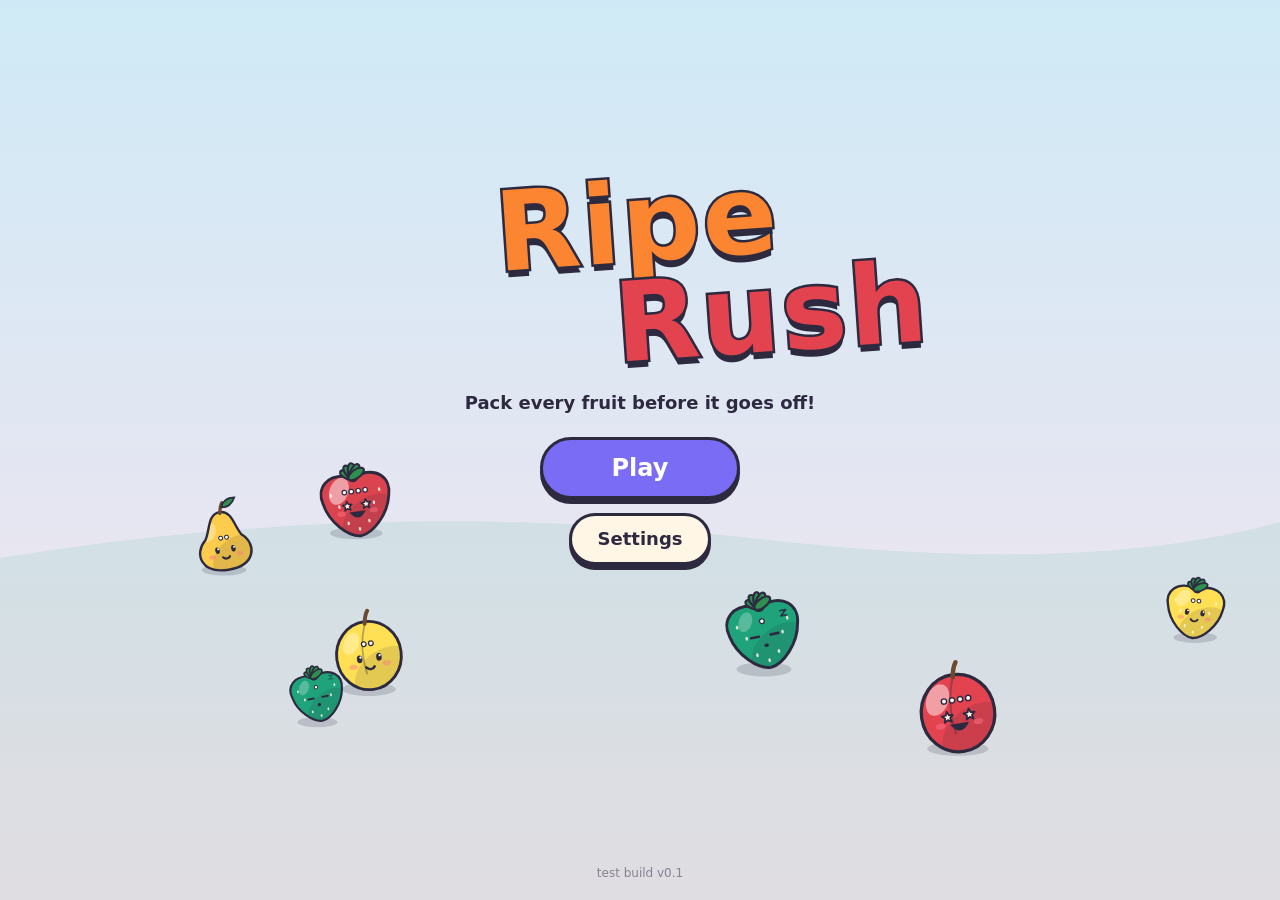
==== index.html @ 31da1415 "Ripe Rush playtest build v0.1" ====
<!doctype html>
<html lang="en-GB">
<head>
<meta charset="utf-8">
<meta name="viewport" content="width=device-width, initial-scale=1, maximum-scale=1, user-scalable=no, viewport-fit=cover">
<meta name="theme-color" content="#CFEAF6">
<meta name="mobile-web-app-capable" content="yes">
<meta name="apple-mobile-web-app-capable" content="yes">
<title>Ripe Rush</title>
<link rel="manifest" href="manifest.webmanifest">
<link rel="icon" href="icons/icon-192.png">
<link rel="apple-touch-icon" href="icons/icon-192.png">
<link rel="stylesheet" href="style.css">
</head>
<body>
<canvas id="cv"></canvas>

<div id="hud" class="hidden">
  <button id="btnPause" class="pill small" aria-label="Pause">II</button>
</div>

<section id="title" class="screen">
  <div class="logo"><span class="l1">Ripe</span><span class="l2">Rush</span></div>
  <p class="tag">Pack every fruit before it goes off!</p>
  <button id="btnPlay" class="pill big">Play</button>
  <button id="btnSettingsT" class="pill ghost">Settings</button>
  <div id="version" class="version">test build v0.1</div>
</section>

<section id="levels" class="screen hidden">
  <div class="topbar"><button id="btnLvBack" class="pill small">Back</button><h2>Pick a level</h2><span id="starTotal" class="startotal"></span></div>
  <div id="lvGrid" class="lvgrid"></div>
</section>

<section id="pause" class="screen overlay hidden">
  <div class="card">
    <h2>Paused</h2>
    <div class="toggles" data-toggles></div>
    <button id="btnResume" class="pill big">Resume</button>
    <div class="row"><button id="btnRestart" class="pill">Restart</button><button id="btnQuit" class="pill">Levels</button></div>
  </div>
</section>

<section id="settings" class="screen overlay hidden">
  <div class="card">
    <h2>Settings</h2>
    <div class="toggles" data-toggles></div>
    <button id="btnSettingsDone" class="pill big">Done</button>
  </div>
</section>

<section id="result" class="screen overlay hidden">
  <div class="card">
    <h2 id="resTitle">Level complete!</h2>
    <div id="resStars" class="resstars"></div>
    <p id="resText"></p>
    <button id="btnNext" class="pill big">Next</button>
    <div class="row"><button id="btnRetry" class="pill">Replay</button><button id="btnResLevels" class="pill">Levels</button></div>
  </div>
</section>

<section id="debug" class="screen hidden">
  <div class="topbar"><button id="btnDbgBack" class="pill small">Back</button><h2>Playtest stats</h2></div>
  <pre id="dbgText"></pre>
  <div class="row wrap"><button id="btnDbgCopy" class="pill">Copy</button><button id="btnDbgUnlock" class="pill">Unlock all</button><button id="btnDbgReset" class="pill">Reset all</button></div>
</section>

<script src="logic.js"></script>
<script src="levels.js"></script>
<script src="art.js"></script>
<script src="audio.js"></script>
<script src="main.js"></script>
</body>
</html>
---- style.css ----
:root { --ink:#2D2A40; --cream:#FFF6E5; --violet:#7B6CF6; --gold:#FFC83D; }
* { box-sizing:border-box; -webkit-tap-highlight-color:transparent; user-select:none; -webkit-user-select:none; }
html,body { margin:0; height:100%; overflow:hidden; background:linear-gradient(#CFEAF6,#F6E3EE); font-family: "Nunito", "Trebuchet MS", system-ui, -apple-system, Roboto, sans-serif; color:var(--ink); touch-action:none; overscroll-behavior:none; }
canvas { position:fixed; inset:0; width:100vw; height:100vh; display:block; }
.hidden { display:none !important; }
.screen { position:fixed; inset:0; display:flex; flex-direction:column; align-items:center; justify-content:center; gap:14px; padding:max(16px, env(safe-area-inset-top)) 16px max(16px, env(safe-area-inset-bottom)); }
.overlay { background:rgba(45,42,64,0.35); }
.card { background:var(--cream); border:3px solid var(--ink); border-radius:24px; padding:22px 20px; width:min(92vw,360px); display:flex; flex-direction:column; align-items:center; gap:12px; box-shadow:0 6px 0 rgba(45,42,64,0.25); animation:pop .28s cubic-bezier(.34,1.56,.64,1); }
@keyframes pop { from { transform:scale(.8); opacity:0 } to { transform:scale(1); opacity:1 } }
h2 { margin:0; font-size:26px; font-weight:900; }
.pill { font:inherit; font-weight:900; font-size:18px; color:#fff; background:var(--violet); border:3px solid var(--ink); border-radius:999px; padding:12px 26px; min-height:52px; box-shadow:0 5px 0 var(--ink); cursor:pointer; transition:transform .12s; }
.pill:active { transform:translateY(4px); box-shadow:0 1px 0 var(--ink); }
.pill.big { font-size:24px; padding:14px 48px; min-width:200px; }
.pill.small { padding:6px 14px; min-height:44px; min-width:48px; font-size:18px; }
.pill.ghost { background:var(--cream); color:var(--ink); }
.row { display:flex; gap:12px; justify-content:center; }
.row.wrap { flex-wrap:wrap; }
.logo { display:flex; flex-direction:column; align-items:center; line-height:.9; transform:rotate(-4deg); margin-top:-18vh; }
.logo span { font-weight:900; font-size:min(22vw,110px); color:#fff; -webkit-text-stroke:5px var(--ink); paint-order:stroke fill; text-shadow:0 7px 0 var(--ink); letter-spacing:2px; }
.logo .l1 { color:#FB8530; } .logo .l2 { color:#E3434F; margin-left:20vw; }
.tag { font-weight:800; font-size:18px; margin:6px 0 10px; text-align:center; }
.version { position:absolute; bottom:max(10px, env(safe-area-inset-bottom)); font-size:12px; opacity:.5; padding:10px; }
#hud { position:fixed; top:max(8px, env(safe-area-inset-top)); left:10px; }
.topbar { position:absolute; top:max(10px, env(safe-area-inset-top)); left:10px; right:10px; display:flex; align-items:center; gap:12px; }
.topbar h2 { flex:1; }
.startotal { font-weight:900; font-size:18px; }
.lvgrid { display:grid; grid-template-columns:repeat(4, 1fr); gap:12px; width:min(94vw,420px); margin-top:40px; max-height:80vh; overflow-y:auto; padding:6px; }
.lv { aspect-ratio:1; border:3px solid var(--ink); border-radius:18px; background:var(--cream); font:inherit; font-weight:900; font-size:24px; color:var(--ink); display:flex; flex-direction:column; align-items:center; justify-content:center; gap:2px; box-shadow:0 4px 0 var(--ink); }
.lv:active { transform:translateY(3px); box-shadow:0 1px 0 var(--ink); }
.lv .st { font-size:17px; letter-spacing:0; color:#d9d3df; line-height:1; }
.lv .st b { color:#F5B400; }
.lv.locked { background:#e9e3ea; color:#a49cae; box-shadow:0 4px 0 #a49cae; border-color:#a49cae; }
.lv.next { background:#FFE054; animation:breathe 1.6s ease-in-out infinite; }
@keyframes breathe { 50% { transform:scale(1.05) } }
.toggles { display:grid; grid-template-columns:1fr auto; gap:8px 14px; width:100%; align-items:center; font-weight:800; }
.tg { width:62px; height:34px; border-radius:999px; border:3px solid var(--ink); background:#d9d3df; position:relative; }
.tg::after { content:""; position:absolute; top:3px; left:3px; width:22px; height:22px; border-radius:50%; background:#fff; border:2px solid var(--ink); transition:left .15s; }
.tg.on { background:#1FA37A; } .tg.on::after { left:29px; }
.resstars { display:flex; gap:10px; height:64px; }
.resstars svg { width:60px; height:60px; transform:scale(0); }
.resstars svg.in { animation:starin .35s cubic-bezier(.34,1.56,.64,1) forwards; }
@keyframes starin { to { transform:scale(1) } }
#resText { margin:0; font-weight:700; text-align:center; }
#debug pre { background:var(--cream); border:3px solid var(--ink); border-radius:16px; padding:14px; width:min(94vw,420px); max-height:62vh; overflow:auto; font-size:13px; white-space:pre-wrap; user-select:text; -webkit-user-select:text; margin-top:40px; }
@media (prefers-reduced-motion: reduce) { .card, .lv.next { animation:none; } }
body.reduced .card, body.reduced .lv.next { animation:none; }
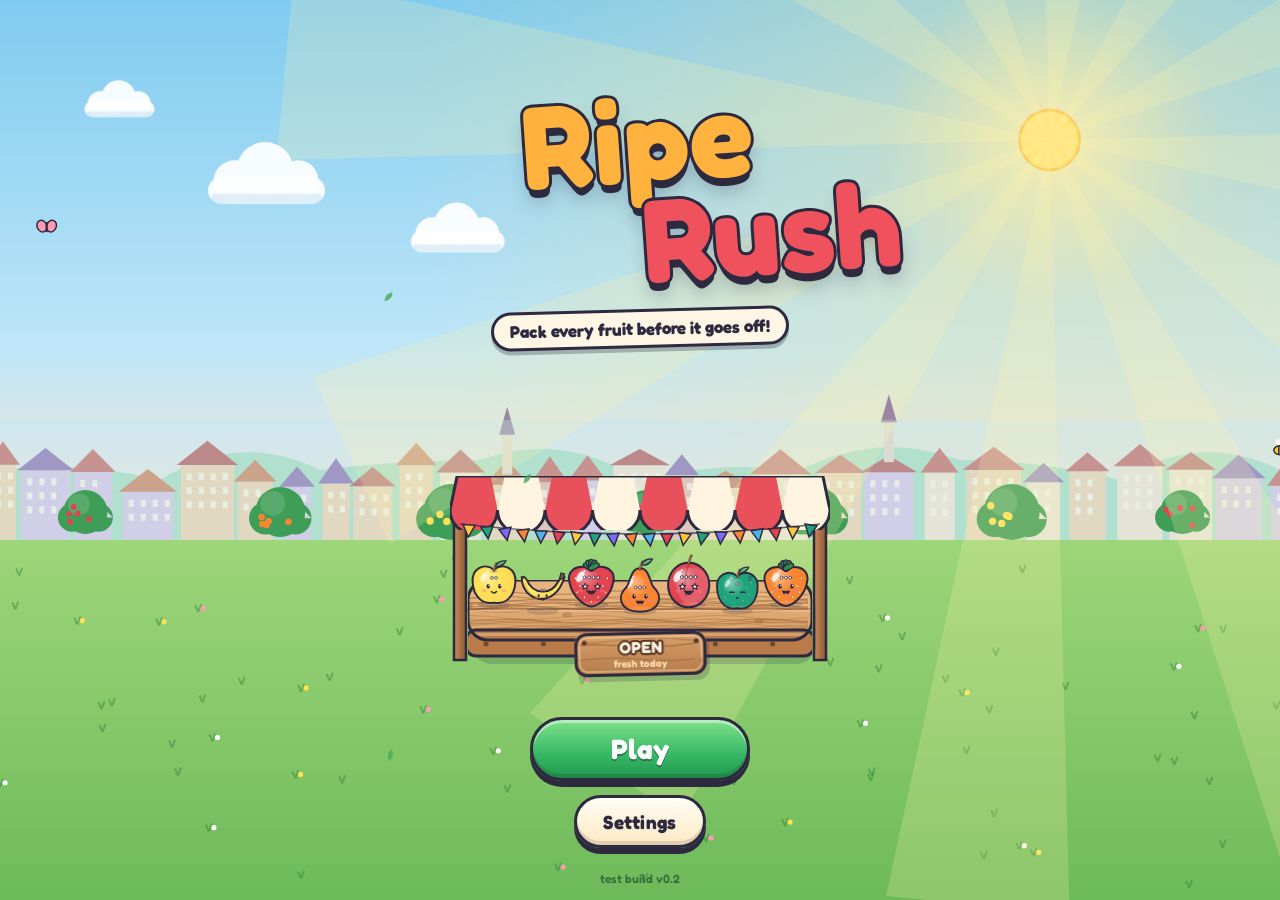
==== commit afa6d9e7: "Ripe Rush v0.2: market stall visual upgrade + dramatic rot" ====
--- a/index.html
+++ b/index.html
@@ -3,13 +3,14 @@
 <head>
 <meta charset="utf-8">
 <meta name="viewport" content="width=device-width, initial-scale=1, maximum-scale=1, user-scalable=no, viewport-fit=cover">
-<meta name="theme-color" content="#CFEAF6">
+<meta name="theme-color" content="#7FCBF0">
 <meta name="mobile-web-app-capable" content="yes">
 <meta name="apple-mobile-web-app-capable" content="yes">
 <title>Ripe Rush</title>
 <link rel="manifest" href="manifest.webmanifest">
 <link rel="icon" href="icons/icon-192.png">
 <link rel="apple-touch-icon" href="icons/icon-192.png">
+<link rel="preload" href="fonts/fredoka.woff2" as="font" type="font/woff2" crossorigin>
 <link rel="stylesheet" href="style.css">
 </head>
 <body>
@@ -22,14 +23,16 @@
 <section id="title" class="screen">
   <div class="logo"><span class="l1">Ripe</span><span class="l2">Rush</span></div>
   <p class="tag">Pack every fruit before it goes off!</p>
-  <button id="btnPlay" class="pill big">Play</button>
-  <button id="btnSettingsT" class="pill ghost">Settings</button>
-  <div id="version" class="version">test build v0.1</div>
+  <div class="titlebtns">
+    <button id="btnPlay" class="pill big">Play</button>
+    <button id="btnSettingsT" class="pill ghost">Settings</button>
+  </div>
+  <div id="version" class="version">test build v0.2</div>
 </section>
 
 <section id="levels" class="screen hidden">
-  <div class="topbar"><button id="btnLvBack" class="pill small">Back</button><h2>Pick a level</h2><span id="starTotal" class="startotal"></span></div>
-  <div id="lvGrid" class="lvgrid"></div>
+  <div id="lvMap" class="map"><div id="lvGrid" class="mapinner"></div></div>
+  <div class="topbar"><button id="btnLvBack" class="pill small">Back</button><h2 class="woodsign">Orchard Road</h2><span id="starTotal" class="startotal"></span></div>
 </section>
 
 <section id="pause" class="screen overlay hidden">
@@ -50,8 +53,9 @@
 </section>
 
 <section id="result" class="screen overlay hidden">
+  <div class="rays"></div>
   <div class="card">
-    <h2 id="resTitle">Level complete!</h2>
+    <h2 id="resTitle" class="woodsign">Level complete!</h2>
     <div id="resStars" class="resstars"></div>
     <p id="resText"></p>
     <button id="btnNext" class="pill big">Next</button>
@@ -68,6 +72,7 @@
 <script src="logic.js"></script>
 <script src="levels.js"></script>
 <script src="art.js"></script>
+<script src="scene.js"></script>
 <script src="audio.js"></script>
 <script src="main.js"></script>
 </body>
--- a/style.css
+++ b/style.css
@@ -1,46 +1,76 @@
-:root { --ink:#2D2A40; --cream:#FFF6E5; --violet:#7B6CF6; --gold:#FFC83D; }
+@font-face { font-family:"Fredoka"; src:url("fonts/fredoka.woff2") format("woff2"); font-weight:300 700; font-display:swap; }
+:root { --ink:#2D2A40; --cream:#FFF6E5; --violet:#7B6CF6; --gold:#FFC83D; --tomato:#E8505B; --leaf:#2FA35E; --wood:#C98B5A; --wooddk:#8E5A36; }
 * { box-sizing:border-box; -webkit-tap-highlight-color:transparent; user-select:none; -webkit-user-select:none; }
-html,body { margin:0; height:100%; overflow:hidden; background:linear-gradient(#CFEAF6,#F6E3EE); font-family: "Nunito", "Trebuchet MS", system-ui, -apple-system, Roboto, sans-serif; color:var(--ink); touch-action:none; overscroll-behavior:none; }
+html,body { margin:0; height:100%; overflow:hidden; background:linear-gradient(#7FCBF0,#BFE6F7 60%,#9ED67A 60%); font-family:"Fredoka", "Trebuchet MS", system-ui, -apple-system, Roboto, sans-serif; font-weight:600; color:var(--ink); touch-action:none; overscroll-behavior:none; }
 canvas { position:fixed; inset:0; width:100vw; height:100vh; display:block; }
 .hidden { display:none !important; }
 .screen { position:fixed; inset:0; display:flex; flex-direction:column; align-items:center; justify-content:center; gap:14px; padding:max(16px, env(safe-area-inset-top)) 16px max(16px, env(safe-area-inset-bottom)); }
-.overlay { background:rgba(45,42,64,0.35); }
-.card { background:var(--cream); border:3px solid var(--ink); border-radius:24px; padding:22px 20px; width:min(92vw,360px); display:flex; flex-direction:column; align-items:center; gap:12px; box-shadow:0 6px 0 rgba(45,42,64,0.25); animation:pop .28s cubic-bezier(.34,1.56,.64,1); }
+.overlay { background:radial-gradient(circle at 50% 45%, rgba(45,42,64,0.15), rgba(45,42,64,0.55)); }
+.card { position:relative; background:var(--cream); border:3px solid var(--ink); border-radius:24px; padding:40px 20px 22px; width:min(92vw,360px); display:flex; flex-direction:column; align-items:center; gap:12px; box-shadow:0 7px 0 rgba(45,42,64,0.35); animation:pop .32s cubic-bezier(.34,1.56,.64,1); overflow:visible; }
+/* little striped awning across the top of every card */
+.card::before { content:""; position:absolute; left:-3px; right:-3px; top:-3px; height:30px; border:3px solid var(--ink); border-radius:24px 24px 0 0;
+  background:repeating-linear-gradient(90deg, var(--tomato) 0 28px, #FFF4E0 28px 56px); }
+.card::after { content:""; position:absolute; left:0; right:0; top:24px; height:14px;
+  background:radial-gradient(circle at 14px 0, var(--tomato) 13px, transparent 14px) 0 0/56px 14px repeat-x, radial-gradient(circle at 42px 0, #FFF4E0 13px, transparent 14px) 0 0/56px 14px repeat-x; }
 @keyframes pop { from { transform:scale(.8); opacity:0 } to { transform:scale(1); opacity:1 } }
-h2 { margin:0; font-size:26px; font-weight:900; }
-.pill { font:inherit; font-weight:900; font-size:18px; color:#fff; background:var(--violet); border:3px solid var(--ink); border-radius:999px; padding:12px 26px; min-height:52px; box-shadow:0 5px 0 var(--ink); cursor:pointer; transition:transform .12s; }
-.pill:active { transform:translateY(4px); box-shadow:0 1px 0 var(--ink); }
-.pill.big { font-size:24px; padding:14px 48px; min-width:200px; }
+h2 { margin:0; font-size:26px; font-weight:700; }
+.woodsign { background:linear-gradient(#D9A26C,#B4794A); color:#FFF6E5; border:3px solid var(--ink); border-radius:14px; padding:6px 18px; box-shadow:0 4px 0 rgba(45,42,64,.3), inset 0 0 0 3px rgba(255,230,190,.35); text-shadow:0 2px 0 #5A3420, 0 -1px 0 #5A3420, 2px 0 0 #5A3420, -2px 0 0 #5A3420; position:relative; z-index:1; }
+.pill { font:inherit; font-weight:700; font-size:19px; color:#fff; letter-spacing:.3px; background:linear-gradient(#FF8A5C, #E8505B 60%, #D23A48); border:3px solid var(--ink); border-radius:999px; padding:12px 26px; min-height:52px; box-shadow:0 6px 0 var(--ink), inset 0 3px 0 rgba(255,255,255,.45), inset 0 -4px 0 rgba(0,0,0,.12); cursor:pointer; transition:transform .1s; text-shadow:0 2px 0 rgba(45,42,64,.45); position:relative; }
+.pill:active { transform:translateY(5px); box-shadow:0 1px 0 var(--ink), inset 0 3px 0 rgba(255,255,255,.45); }
+.pill.big { font-size:28px; padding:12px 54px; min-width:220px; background:linear-gradient(#7FE08A, #36B865 60%, #23984F); }
 .pill.small { padding:6px 14px; min-height:44px; min-width:48px; font-size:18px; }
-.pill.ghost { background:var(--cream); color:var(--ink); }
+.pill.ghost { background:linear-gradient(#FFFDF6,#FFE9C2); color:var(--ink); text-shadow:none; }
+#btnPause { width:48px; height:48px; padding:0; border-radius:50%; background:linear-gradient(#FFE680,#FFC83D 60%,#F0A800); color:var(--ink); text-shadow:none; font-size:18px; }
 .row { display:flex; gap:12px; justify-content:center; }
+.row .pill { background:linear-gradient(#FFFDF6,#FFE9C2); color:var(--ink); text-shadow:none; }
 .row.wrap { flex-wrap:wrap; }
-.logo { display:flex; flex-direction:column; align-items:center; line-height:.9; transform:rotate(-4deg); margin-top:-18vh; }
-.logo span { font-weight:900; font-size:min(22vw,110px); color:#fff; -webkit-text-stroke:5px var(--ink); paint-order:stroke fill; text-shadow:0 7px 0 var(--ink); letter-spacing:2px; }
-.logo .l1 { color:#FB8530; } .logo .l2 { color:#E3434F; margin-left:20vw; }
-.tag { font-weight:800; font-size:18px; margin:6px 0 10px; text-align:center; }
-.version { position:absolute; bottom:max(10px, env(safe-area-inset-bottom)); font-size:12px; opacity:.5; padding:10px; }
-#hud { position:fixed; top:max(8px, env(safe-area-inset-top)); left:10px; }
-.topbar { position:absolute; top:max(10px, env(safe-area-inset-top)); left:10px; right:10px; display:flex; align-items:center; gap:12px; }
-.topbar h2 { flex:1; }
-.startotal { font-weight:900; font-size:18px; }
-.lvgrid { display:grid; grid-template-columns:repeat(4, 1fr); gap:12px; width:min(94vw,420px); margin-top:40px; max-height:80vh; overflow-y:auto; padding:6px; }
-.lv { aspect-ratio:1; border:3px solid var(--ink); border-radius:18px; background:var(--cream); font:inherit; font-weight:900; font-size:24px; color:var(--ink); display:flex; flex-direction:column; align-items:center; justify-content:center; gap:2px; box-shadow:0 4px 0 var(--ink); }
-.lv:active { transform:translateY(3px); box-shadow:0 1px 0 var(--ink); }
-.lv .st { font-size:17px; letter-spacing:0; color:#d9d3df; line-height:1; }
-.lv .st b { color:#F5B400; }
-.lv.locked { background:#e9e3ea; color:#a49cae; box-shadow:0 4px 0 #a49cae; border-color:#a49cae; }
-.lv.next { background:#FFE054; animation:breathe 1.6s ease-in-out infinite; }
-@keyframes breathe { 50% { transform:scale(1.05) } }
-.toggles { display:grid; grid-template-columns:1fr auto; gap:8px 14px; width:100%; align-items:center; font-weight:800; }
-.tg { width:62px; height:34px; border-radius:999px; border:3px solid var(--ink); background:#d9d3df; position:relative; }
+#title { justify-content:flex-start; }
+.logo { display:flex; flex-direction:column; align-items:center; line-height:.86; transform:rotate(-4deg); margin-top:8vh; animation:logoBob 3.5s ease-in-out infinite; }
+.logo span { font-weight:700; font-size:min(24vw,118px); color:#fff; -webkit-text-stroke:6px var(--ink); paint-order:stroke fill; text-shadow:0 8px 0 var(--ink), 0 14px 18px rgba(45,42,64,.25); letter-spacing:1px; }
+.logo .l1 { color:#FFB23E; } .logo .l2 { color:#F0525D; margin-left:20vw; }
+@keyframes logoBob { 50% { transform:rotate(-2deg) translateY(-6px) } }
+.tag { font-weight:700; font-size:17px; margin:4px 0 0; text-align:center; background:var(--cream); border:3px solid var(--ink); border-radius:999px; padding:6px 16px; box-shadow:0 4px 0 rgba(45,42,64,.3); transform:rotate(-1.5deg); }
+.titlebtns { position:absolute; bottom:max(52px, calc(env(safe-area-inset-bottom) + 44px)); display:flex; flex-direction:column; align-items:center; gap:14px; }
+.version { position:absolute; bottom:max(6px, env(safe-area-inset-bottom)); font-size:12px; opacity:.7; padding:8px; color:#1E5130; }
+#hud { position:fixed; top:max(6px, env(safe-area-inset-top)); left:8px; }
+.topbar { position:absolute; top:max(10px, env(safe-area-inset-top)); left:10px; right:10px; display:flex; align-items:center; gap:10px; z-index:2; }
+.topbar h2 { flex:1; text-align:center; font-size:22px; }
+.startotal { font-weight:700; font-size:17px; background:var(--cream); border:3px solid var(--ink); border-radius:999px; padding:7px 12px; box-shadow:0 4px 0 rgba(45,42,64,.3); white-space:nowrap; }
+/* level select: a winding orchard road */
+#levels { padding:0; display:block; }
+.map { position:absolute; inset:0; overflow-y:auto; overflow-x:hidden; touch-action:pan-y; -webkit-overflow-scrolling:touch; }
+.mapinner { position:relative; width:min(100vw,440px); margin:0 auto; }
+.mapinner svg { position:absolute; left:0; top:0; }
+.lv { position:absolute; width:72px; height:72px; margin:-36px 0 0 -36px; border:3px solid var(--ink); border-radius:50%; background:var(--cream); font:inherit; font-weight:700; font-size:24px; color:var(--ink); display:flex; flex-direction:column; align-items:center; justify-content:flex-end; padding-bottom:9px; box-shadow:0 5px 0 var(--ink); overflow:visible; cursor:pointer; }
+.lv::before { content:""; position:absolute; left:-3px; right:-3px; top:-3px; height:34px; border:3px solid var(--ink); border-radius:36px 36px 6px 6px; background:repeating-linear-gradient(90deg, var(--tomato) 0 11px, #FFF4E0 11px 22px); }
+.lv .n { position:relative; line-height:1; }
+.lv .st { position:absolute; bottom:-22px; font-size:17px; letter-spacing:-1px; color:rgba(255,255,255,.85); line-height:1; -webkit-text-stroke:1.5px var(--ink); paint-order:stroke fill; white-space:nowrap; }
+.lv .st b { color:#FFC83D; font-weight:700; }
+.lv:active { transform:translateY(4px); box-shadow:0 1px 0 var(--ink); }
+.lv.locked { background:#E4DDE6; color:#9C94A6; box-shadow:0 5px 0 #8C8496; border-color:#8C8496; }
+.lv.locked::before { background:repeating-linear-gradient(90deg, #B8B0C0 0 11px, #EEE8F0 11px 22px); border-color:#8C8496; }
+.lv.next { background:#FFE680; animation:breathe 1.4s ease-in-out infinite; }
+.lv.next::after { content:"YOU ARE HERE"; position:absolute; top:-30px; font-size:11px; background:var(--ink); color:#fff; border-radius:8px; padding:3px 7px; white-space:nowrap; }
+@keyframes breathe { 50% { transform:scale(1.08) } }
+.toggles { display:grid; grid-template-columns:1fr auto; gap:8px 14px; width:100%; align-items:center; font-weight:600; }
+.tg { width:62px; height:34px; border-radius:999px; border:3px solid var(--ink); background:#d9d3df; position:relative; box-shadow:inset 0 3px 0 rgba(0,0,0,.12); }
 .tg::after { content:""; position:absolute; top:3px; left:3px; width:22px; height:22px; border-radius:50%; background:#fff; border:2px solid var(--ink); transition:left .15s; }
-.tg.on { background:#1FA37A; } .tg.on::after { left:29px; }
-.resstars { display:flex; gap:10px; height:64px; }
-.resstars svg { width:60px; height:60px; transform:scale(0); }
-.resstars svg.in { animation:starin .35s cubic-bezier(.34,1.56,.64,1) forwards; }
-@keyframes starin { to { transform:scale(1) } }
-#resText { margin:0; font-weight:700; text-align:center; }
-#debug pre { background:var(--cream); border:3px solid var(--ink); border-radius:16px; padding:14px; width:min(94vw,420px); max-height:62vh; overflow:auto; font-size:13px; white-space:pre-wrap; user-select:text; -webkit-user-select:text; margin-top:40px; }
-@media (prefers-reduced-motion: reduce) { .card, .lv.next { animation:none; } }
-body.reduced .card, body.reduced .lv.next { animation:none; }
+.tg.on { background:#36B865; } .tg.on::after { left:29px; }
+/* result: sunburst + stars popping in */
+.rays { position:absolute; left:50%; top:45%; width:180vmax; height:180vmax; margin:-90vmax 0 0 -90vmax; background:repeating-conic-gradient(rgba(255,230,140,.32) 0 10deg, rgba(255,230,140,0) 10deg 20deg); border-radius:50%; animation:spin 30s linear infinite; pointer-events:none;
+  -webkit-mask:radial-gradient(circle, #000 0, #000 20%, transparent 60%); mask:radial-gradient(circle, #000 0, #000 20%, transparent 60%); }
+#result.lose .rays { display:none; }
+@keyframes spin { to { transform:rotate(360deg) } }
+#result .woodsign { margin-top:-6px; font-size:24px; }
+.resstars { display:flex; gap:8px; height:78px; align-items:flex-end; }
+.resstars svg { width:62px; height:62px; transform:scale(0); filter:drop-shadow(0 4px 0 rgba(45,42,64,.3)); }
+.resstars svg:nth-child(2) { width:76px; height:76px; }
+.resstars svg.in { animation:starin .45s cubic-bezier(.34,1.8,.64,1) forwards; }
+@keyframes starin { 0% { transform:scale(0) rotate(-90deg) } 70% { transform:scale(1.25) rotate(8deg) } 100% { transform:scale(1) rotate(0) } }
+#resText { margin:0; font-weight:600; text-align:center; }
+.coinline { display:flex; align-items:center; gap:8px; font-size:22px; font-weight:700; background:#FFF0C8; border:3px solid var(--ink); border-radius:999px; padding:4px 16px 4px 6px; }
+.coinline i { width:26px; height:26px; border-radius:50%; background:radial-gradient(circle at 35% 35%, #FFF2A8, #FFC83D 50%, #E0A000); border:2.5px solid var(--ink); display:inline-block; }
+#debug pre { background:var(--cream); border:3px solid var(--ink); border-radius:16px; padding:14px; width:min(94vw,420px); max-height:62vh; overflow:auto; font-size:13px; white-space:pre-wrap; user-select:text; -webkit-user-select:text; margin-top:40px; font-family:ui-monospace, monospace; }
+@media (prefers-reduced-motion: reduce) { .card, .lv.next, .logo, .rays, .resstars svg.in { animation:none; } .resstars svg { transform:scale(1); } }
+body.reduced .card, body.reduced .lv.next, body.reduced .logo, body.reduced .rays { animation:none; }
+body.reduced .resstars svg.in { animation:none; transform:scale(1); }
